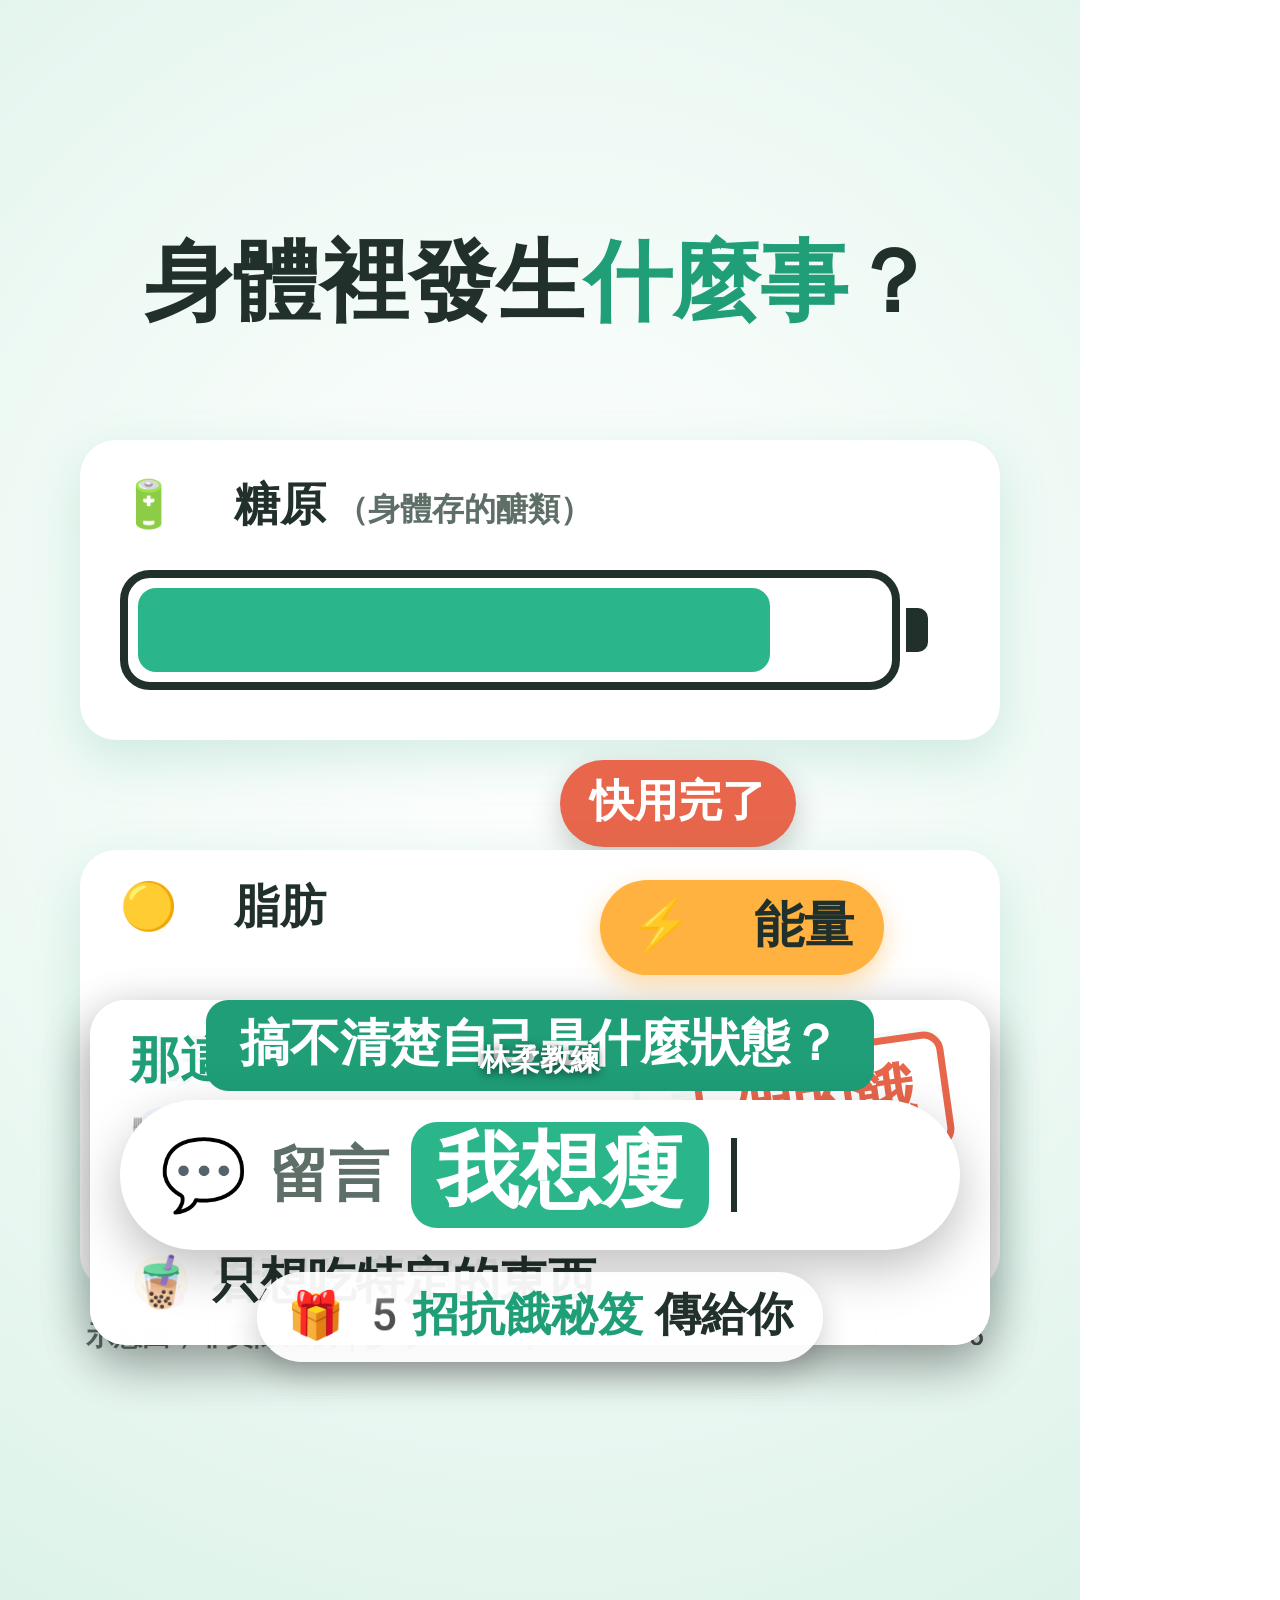
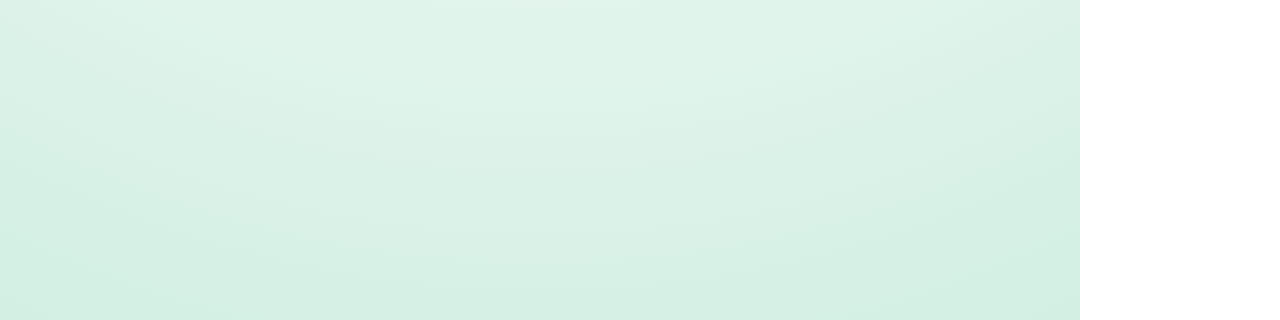
==== projects/weightloss-01/composition/index.html @ 5ed0bc63 "weightloss-01: composition（風格 A、自繪插畫、剖面與圖表） Co-Authored-By: Claude Opus 5.5 <noreply@anthropic.com> " ====
<!doctype html>
<html lang="zh-Hant" data-resolution="portrait">
  <head>
    <meta charset="UTF-8" />
    <meta name="viewport" content="width=1080, height=1920" />
    <!-- weightloss-01：真餓、假餓、微餓。風格 A 清新薄荷；插畫全部自繪（SVG），不用實拍素材；不加音效、配樂。
         主特效：彈跳進場（pop）。模式由根元素 class 決定（prepare-composition.py --mode 切換）。 -->
    <script src="vendor/gsap.min.js"></script>
    <link rel="stylesheet" href="styles/wl.css" />
    <style>
      html, body { background: transparent; }
      #root { background: #000; }
      .layer { position: absolute; left: 0; top: 0; width: 1080px; height: 1920px; }
      #footage { object-fit: cover; }
      #root.mode-overlay, #root.mode-captions { background: transparent; }
      #root.mode-overlay #footage, #root.mode-overlay #captions { opacity: 0 !important; }
      #root.mode-captions .layer:not(#captions) { opacity: 0 !important; }

      /* A：標題 → 肚子餓？瘦的訊號？ → 第一天 */
      #a-title { text-align: center; }
      #a-by { font-size: 32px; font-weight: 700; color: var(--mute); letter-spacing: .1em; }
      #a-t1 { font-size: 74px; font-weight: 900; color: var(--mintd); line-height: 1.25; margin-top: 6px; }
      #a-t2 { font-size: 74px; font-weight: 900; line-height: 1.25; }
      #a-q1 { left: 70px; top: 1080px; transform: rotate(-3deg); }
      #a-or { left: 0; right: 0; top: 1200px; text-align: center; font-size: 46px; font-weight: 900; color: #fff;
        text-shadow: 0 3px 12px rgba(0,0,0,.5); }
      #a-q2 { right: 70px; top: 1250px; transform: rotate(3deg); }
      #a-q2 b { color: var(--mintd); }
      #a-cal { left: 340px; top: 990px; width: 400px; height: 370px; border-radius: 36px; overflow: hidden;
        background: #fff; box-shadow: 0 18px 50px rgba(0,0,0,.25); text-align: center; }
      #a-cal .top { height: 96px; background: var(--mint); color: #fff; font-size: 50px; font-weight: 900; line-height: 96px; letter-spacing: .2em; }
      #a-cal .num { font-size: 200px; font-weight: 900; color: var(--ink); line-height: 1.1; }
      #a-cal .rings { position: absolute; left: 0; right: 0; top: 18px; display: flex; justify-content: space-around; padding: 0 70px; }
      #a-cal .rings i { width: 22px; height: 22px; border-radius: 50%; background: rgba(255,255,255,.75); display: block; }
      #a-loop { left: 770px; top: 1010px; font-size: 110px; }

      /* C1：珍奶、炸雞（自繪） */
      .food { top: 560px; width: 460px; text-align: center; }
      .food svg { width: 420px; height: 560px; filter: drop-shadow(0 18px 24px rgba(31,80,60,.18)); }
      #c1-boba { left: 70px; } #c1-chick { right: 70px; }
      .food .tag { margin-top: 8px; }

      /* C2：血糖波動、情緒壓力 */
      #c2-chart { left: 80px; top: 460px; width: 920px; height: 560px; padding: 36px 30px; }
      #c2-chart .hd { font-size: 44px; font-weight: 900; color: var(--mintd); }
      #c2-chart svg { position: absolute; left: 30px; top: 120px; }
      #c2-stress { left: 230px; top: 1090px; }
      #c2-stress .emo { font-size: 70px; }

      /* C3：糖原 → 脂肪當能量（剖面示意） */
      #c3-tank { left: 80px; top: 440px; width: 920px; height: 300px; padding: 34px 40px; }
      #c3-tank .hd { font-size: 46px; font-weight: 900; }
      #c3-tank .hd small { font-size: 32px; color: var(--mute); font-weight: 700; margin-left: 10px; }
      #c3-bat { position: absolute; left: 40px; top: 130px; width: 780px; height: 120px; border: 8px solid var(--ink); border-radius: 30px; padding: 10px; }
      #c3-bat::after { content: ""; position: absolute; right: -36px; top: 30px; width: 22px; height: 44px; background: var(--ink); border-radius: 0 10px 10px 0; }
      #c3-lvl { height: 84px; width: 85%; border-radius: 18px; background: var(--mint); }
      #c3-low { left: 560px; top: 760px; }
      #c3-low .pill { background: var(--warn); color: #fff; font-size: 44px; }
      #c3-fat { left: 80px; top: 850px; width: 920px; height: 440px; overflow: hidden; }
      #c3-fat .hd { position: absolute; left: 40px; top: 26px; font-size: 46px; font-weight: 900; z-index: 2; }
      #c3-energy { left: 600px; top: 880px; z-index: 3; }
      #c3-energy .pill { background: var(--kw); color: var(--ink); font-size: 50px; box-shadow: 0 10px 26px rgba(255,178,63,.45); }
      .spark { font-size: 54px; }

      /* B：瘦的訊號 / C：真餓、假餓 */
      .stamp { right: 40px; top: 46px; padding: 8px 26px 12px; border: 7px solid var(--mint); border-radius: 20px;
        color: var(--mint); font-size: 62px; font-weight: 900; transform: rotate(-8deg); background: rgba(255,255,255,.9); white-space: nowrap; }
      .stamp.bad { border-color: var(--warn); color: var(--warn); }
      .card .row .emo { font-size: 50px; width: 62px; text-align: center; }

      /* D：CTA */
      #d-q { left: 0; right: 0; top: 1000px; text-align: center; }
      #d-q span { display: inline-block; font-size: 50px; font-weight: 900; color: #fff; background: var(--mintd); padding: 10px 34px 14px; border-radius: 22px; }
      #d-box { left: 120px; top: 1100px; width: 840px; height: 150px; border-radius: 75px; background: #fff;
        box-shadow: 0 18px 50px rgba(0,0,0,.25); display: flex; align-items: center; gap: 22px; padding: 0 40px; }
      #d-box .emo { font-size: 70px; }
      #d-box .say { font-size: 60px; font-weight: 900; color: var(--mute); }
      #d-kw { font-size: 82px; font-weight: 900; color: #fff; background: var(--mint); border-radius: 26px; padding: 0 26px 8px; line-height: 1.2; }
      #d-caret { width: 6px; height: 74px; background: var(--ink); }
      #d-gift { left: 0; right: 0; top: 1272px; text-align: center; }
      #d-gift .pill { font-size: 46px; }
      #d-gift b { color: var(--mintd); }
      #d-by { left: 0; right: 0; top: 1040px; text-align: center; font-size: 30px; font-weight: 700; color: #fff; text-shadow: 0 2px 10px rgba(0,0,0,.6); }

      /* 字幕 */
      #captions p { position: absolute; left: 540px; top: 1495px; transform: translate(-50%, -50%); opacity: 0;
        padding: 10px 34px 16px; border-radius: 26px; background: var(--capbg); color: #fff;
        font-size: 60px; font-weight: 900; line-height: 1.2; white-space: nowrap; box-shadow: 0 0 30px rgba(22,44,38,.45); }
    </style>
  </head>
  <body>
    <div id="root" class="mode-composite" data-composition-id="main" data-start="0" data-duration="55.3" data-width="1080" data-height="1920">

      <video id="footage" class="clip layer" src="source-trim.mp4" data-start="0" data-duration="55.3" data-track-index="0" data-has-audio="true" playsinline></video>

      <!-- broll-01（0–7.32）：標題 → 肚子餓？瘦的訊號？ → 第一天 -->
      <section id="bandA" class="clip layer" data-start="0" data-duration="7.32" data-track-index="1">
        <div id="a-title" class="abs card">
          <div id="a-by">林柔教練｜健康減重衛教</div>
          <div id="a-t1">真餓、假餓、微餓</div>
          <div id="a-t2">你分得清嗎？</div>
        </div>
        <div id="a-q1" class="abs pill"><span class="emo">🍽️</span>肚子餓？</div>
        <div id="a-or" class="abs">還是</div>
        <div id="a-q2" class="abs pill"><span class="emo">✨</span><b>瘦的訊號？</b></div>
        <div id="a-cal" class="abs"><div class="rings"><i></i><i></i></div><div class="top">DAY</div><div class="num">1</div></div>
        <div id="a-loop" class="abs emo">🔁</div>
      </section>

      <!-- cut-01（9.30–13.04）：珍奶、炸雞（自繪插畫） -->
      <section id="c1" class="clip layer" data-start="9.3" data-duration="3.74" data-track-index="2">
        <div class="abs full-bg"></div>
        <div id="c1-head" class="abs head">突然<b>好想吃</b>…</div>
        <div id="c1-boba" class="abs food">
          <svg viewBox="0 0 300 420">
            <rect x="168" y="-10" width="28" height="180" rx="10" fill="#2BB58A" stroke="#22302B" stroke-width="6" transform="rotate(10 182 80)" />
            <path d="M62 127 L238 127 L216 398 Q150 412 84 398 Z" fill="#F7EEE2" stroke="#22302B" stroke-width="7" stroke-linejoin="round" />
            <path d="M70 180 L230 180 L216 394 Q150 407 84 394 Z" fill="#C99A6B" />
            <path d="M70 180 Q110 196 150 182 Q190 168 230 182" fill="none" stroke="#E2BE93" stroke-width="8" stroke-linecap="round" />
            <g fill="#3B2A1E">
              <circle cx="105" cy="370" r="15" /><circle cx="140" cy="378" r="15" /><circle cx="176" cy="374" r="15" /><circle cx="205" cy="362" r="14" />
              <circle cx="120" cy="342" r="15" /><circle cx="158" cy="347" r="15" /><circle cx="192" cy="337" r="14" /><circle cx="98" cy="335" r="13" />
            </g>
            <g fill="#fff" opacity=".45"><circle cx="100" cy="364" r="4" /><circle cx="135" cy="372" r="4" /><circle cx="171" cy="368" r="4" /><circle cx="153" cy="341" r="4" /></g>
            <rect x="86" y="200" width="16" height="150" rx="8" fill="#fff" opacity=".35" />
            <path d="M58 112 Q150 50 242 112 Z" fill="#fff" stroke="#22302B" stroke-width="7" stroke-linejoin="round" />
            <rect x="48" y="108" width="204" height="24" rx="12" fill="#fff" stroke="#22302B" stroke-width="7" />
          </svg>
          <div><span class="tag">珍奶</span></div>
        </div>
        <div id="c1-chick" class="abs food">
          <svg viewBox="0 0 320 420">
            <g transform="rotate(28 160 210)">
              <rect x="141" y="270" width="38" height="100" rx="12" fill="#FFF8EC" stroke="#22302B" stroke-width="7" />
              <circle cx="142" cy="380" r="22" fill="#FFF8EC" stroke="#22302B" stroke-width="7" />
              <circle cx="178" cy="384" r="22" fill="#FFF8EC" stroke="#22302B" stroke-width="7" />
              <rect x="146" y="350" width="28" height="34" fill="#FFF8EC" />
              <path d="M160 20 C238 16 286 70 286 140 C286 205 236 248 196 282 C186 291 178 300 174 310 L146 310 C142 300 134 291 124 282
                C84 248 34 205 34 140 C34 70 82 24 160 20 Z" fill="#E8A33D" stroke="#22302B" stroke-width="7" stroke-linejoin="round" />
              <path d="M70 120 q12 -14 24 0 q12 -14 24 0 M200 70 q12 -14 24 0 M90 200 q12 -14 24 0 q12 -14 24 0 M190 170 q12 -14 24 0 q12 -14 24 0 M150 250 q12 -12 24 0"
                fill="none" stroke="#C97F22" stroke-width="7" stroke-linecap="round" />
              <g fill="#C97F22"><circle cx="150" cy="80" r="9" /><circle cx="235" cy="120" r="8" /><circle cx="70" cy="165" r="8" /><circle cx="160" cy="150" r="9" /><circle cx="215" cy="215" r="8" /></g>
              <ellipse cx="105" cy="75" rx="36" ry="16" fill="#fff" opacity=".4" transform="rotate(-30 105 75)" />
            </g>
          </svg>
          <div><span class="tag">炸雞</span></div>
        </div>
      </section>

      <!-- cut-02（13.04–16.90）：血糖波動、情緒壓力（示意） -->
      <section id="c2" class="clip layer" data-start="13.04" data-duration="3.86" data-track-index="2">
        <div class="abs full-bg"></div>
        <div id="c2-head" class="abs head">其實是…</div>
        <div id="c2-chart" class="abs wcard">
          <div class="hd">📈 血糖波動</div>
          <svg width="860" height="400" viewBox="0 0 860 400">
            <line x1="40" y1="250" x2="840" y2="250" stroke="#9FB5AC" stroke-width="4" stroke-dasharray="14 12" />
            <text x="840" y="236" font-size="30" font-weight="700" fill="#5E6F68" text-anchor="end">平常</text>
            <line x1="40" y1="20" x2="40" y2="370" stroke="#22302B" stroke-width="5" />
            <line x1="40" y1="370" x2="840" y2="370" stroke="#22302B" stroke-width="5" />
            <text x="58" y="44" font-size="30" font-weight="700" fill="#5E6F68">血糖</text>
            <text x="840" y="360" font-size="30" font-weight="700" fill="#5E6F68" text-anchor="end">時間</text>
            <path id="c2-line" d="M40 250 C110 250 150 50 250 52 C360 54 380 340 490 340 C590 340 620 250 700 250 L840 250"
              fill="none" stroke="#FFB23F" stroke-width="12" stroke-linecap="round" stroke-linejoin="round" />
            <circle id="c2-up" cx="250" cy="52" r="16" fill="#2BB58A" />
            <circle id="c2-dn" cx="490" cy="340" r="16" fill="#E8664B" />
            <text id="c2-dnl" x="520" y="330" font-size="34" font-weight="900" fill="#E8664B">掉下來</text>
          </svg>
        </div>
        <div id="c2-stress" class="abs pill"><span class="emo">😣</span>情緒壓力</div>
        <div id="c2-fn" class="abs fn" style="top:1250px">示意圖，非實際數值<br>參考：Wyatt et al., Nature Metabolism 2021；Adam &amp; Epel, Physiol Behav 2007</div>
      </section>

      <!-- broll-02（17.0–21.7）：真正的瘦的訊號 -->
      <section id="bandB" class="clip layer" data-start="17" data-duration="4.7" data-track-index="1">
        <div id="b-card" class="abs card">
          <h3>✨ 真正的「瘦的訊號」</h3>
          <div id="b-r1" class="row"><span class="ck">✓</span>肚子微微發空</div>
          <div id="b-r2" class="row"><span class="ck">✓</span>不影響精神</div>
        </div>
      </section>

      <!-- cut-03（21.7–27.8）：糖原快用完 → 脂肪當能量（示意） -->
      <section id="c3" class="clip layer" data-start="21.7" data-duration="6.1" data-track-index="2">
        <div class="abs full-bg"></div>
        <div id="c3-head" class="abs head" style="top:230px">身體裡發生<b>什麼事</b>？</div>
        <div id="c3-tank" class="abs wcard">
          <div class="hd">🔋 糖原<small>（身體存的醣類）</small></div>
          <div id="c3-bat"><div id="c3-lvl"></div></div>
        </div>
        <div id="c3-low" class="abs"><span class="pill">快用完了</span></div>
        <div id="c3-fat" class="abs wcard">
          <div class="hd">🟡 脂肪</div>
          <svg id="c3-cells" class="abs" style="left:0;top:0" width="920" height="440" viewBox="0 0 920 440"></svg>
        </div>
        <div id="c3-energy" class="abs"><span class="pill">⚡ 能量</span></div>
        <div id="c3-sparks" class="abs" style="left:0;top:0;width:1080px;height:1920px" data-layout-ignore></div>
        <div id="c3-fn" class="abs fn" style="top:1316px">示意圖，非實際比例｜參考：Cahill, Annu Rev Nutr 2006</div>
      </section>

      <!-- broll-03（27.8–40.56）：真餓／假餓 -->
      <section id="bandC" class="clip layer" data-start="27.8" data-duration="12.76" data-track-index="1">
        <div id="c-real" class="abs card">
          <h3>這是哪一種餓？</h3>
          <div id="c-r1" class="row"><span class="emo">🌀</span>肚子咕嚕咕嚕叫</div>
          <div id="c-r2" class="row"><span class="emo">🔋</span>體力開始下降</div>
          <div id="c-r3" class="row"><span class="emo">😋</span>看到什麼都想吃</div>
          <div id="c-s1" class="abs stamp">真的餓了</div>
        </div>
        <div id="c-fake" class="abs card">
          <h3>那這種呢？</h3>
          <div id="c-f1" class="row"><span class="emo">🍽️</span>剛吃飽</div>
          <div id="c-f2" class="row"><span class="emo">😞</span>心情不好</div>
          <div id="c-f3" class="row"><span class="emo">🧋</span>只想吃特定的東西</div>
          <div id="c-s2" class="abs stamp bad">假的餓</div>
        </div>
      </section>

      <!-- broll-04（47.96–55.3）：結尾（口播原有的 CTA，不另加） -->
      <section id="bandD" class="clip layer" data-start="47.96" data-duration="7.34" data-track-index="1">
        <div id="d-q" class="abs"><span>搞不清楚自己是什麼狀態？</span></div>
        <div id="d-by" class="abs">林柔教練</div>
        <div id="d-box" class="abs"><span class="emo">💬</span><span class="say">留言</span><span id="d-kw">我想瘦</span><i id="d-caret"></i></div>
        <div id="d-gift" class="abs"><span class="pill"><span class="emo">🎁</span><b>5招抗餓秘笈</b>傳給你</span></div>
      </section>

      <!-- 字幕（prepare-composition.py 依 transcript.srt 與 project.json 產生） -->
      <div id="captions" class="clip layer" data-start="0" data-duration="55.3" data-track-index="5">
        <!-- CAPTIONS:BEGIN -->
        <p data-s="0.00" data-e="1.48">別再被<span class="kw">大腦</span>騙啦</p>
        <p data-s="1.48" data-e="3.16">如果你分不清是<span class="kw">肚子餓</span></p>
        <p data-s="3.16" data-e="4.52">還是<span class="kw">瘦的訊號</span></p>
        <p data-s="4.52" data-e="5.86">那你的減肥永遠</p>
        <p data-s="5.86" data-e="7.32">會停留在<span class="kw">第一天</span></p>
        <p data-s="7.32" data-e="9.30">這種餓呢通常來得很<span class="kw">突然</span></p>
        <p data-s="9.30" data-e="11.06">你可能會想吃特定的東西</p>
        <p data-s="11.06" data-e="13.04">像是<span class="kw">珍奶</span>或者是<span class="kw">炸雞</span></p>
        <p data-s="13.04" data-e="14.90">那這其實是<span class="kw">血糖波動</span></p>
        <p data-s="14.90" data-e="17.00">或是<span class="kw">情緒壓力</span>在作祟</p>
        <p data-s="17.00" data-e="18.72">真正的<span class="kw">瘦的訊號</span></p>
        <p data-s="18.72" data-e="20.30">是肚子<span class="kw">微微的發空</span></p>
        <p data-s="20.30" data-e="21.70">但不影響<span class="kw">精神</span></p>
        <p data-s="21.70" data-e="22.80">此時你身體的</p>
        <p data-s="22.80" data-e="24.50"><span class="kw">糖原</span>已經快要用完了</p>
        <p data-s="24.50" data-e="25.98">身體準備把<span class="kw">脂肪</span></p>
        <p data-s="25.98" data-e="28.28">當成<span class="kw">能量</span>來使用</p>
        <p data-s="28.28" data-e="30.16">但當你肚子<span class="kw">咕嚕咕嚕</span>叫</p>
        <p data-s="30.16" data-e="31.38"><span class="kw">體力</span>開始下降</p>
        <p data-s="31.38" data-e="32.60">看到什麼都想吃</p>
        <p data-s="32.60" data-e="34.64">那你是<span class="kw">真的</span><span class="kw">肚子餓</span>了</p>
        <p data-s="34.64" data-e="36.24">那如果此時你剛吃飽</p>
        <p data-s="36.24" data-e="38.38">心情不好，只想吃特定的東西</p>
        <p data-s="38.38" data-e="40.56" style="font-size:55px">那其實你是<span class="kw">假的</span><span class="kw">肚子餓</span>了喔！</p>
        <p data-s="40.56" data-e="41.44">所以記住</p>
        <p data-s="41.44" data-e="43.92" style="font-size:58px"><span class="kw">微餓</span>是身體在分解<span class="kw">脂肪</span>的過程</p>
        <p data-s="43.92" data-e="45.78">只要忍過那20分鐘</p>
        <p data-s="45.78" data-e="46.70">那你的身體</p>
        <p data-s="46.70" data-e="47.96">就會開始用<span class="kw">脂肪</span>囉！</p>
        <p data-s="47.96" data-e="49.82">搞不清楚自己是什麼狀態</p>
        <p data-s="49.82" data-e="51.28">留言<span class="kw">我想瘦</span></p>
        <p data-s="51.28" data-e="54.02">我把5招<span class="kw">抗餓秘笈</span>傳給你喔！</p><!-- CAPTIONS:END -->
      </div>
    </div>

    <script>
      const tl = gsap.timeline({ paused: true });
      const $ = (s) => document.querySelector(s);
      const hide = (sel) => gsap.set(sel, { opacity: 0 });
      const fadeIn = (s, t, d = 0.3) => tl.fromTo(s, { opacity: 0 }, { opacity: 1, duration: d, ease: "none" }, t);
      const fadeOut = (s, t, d = 0.25) => tl.to(s, { opacity: 0, duration: d, ease: "none" }, t);
      const pop = (s, t) => tl.fromTo(s, { opacity: 0, scale: 0.8 }, { opacity: 1, scale: 1, duration: 0.45, ease: "back.out(2)" }, t);
      const fadeUp = (s, t) => tl.fromTo(s, { opacity: 0, y: 24 }, { opacity: 1, y: 0, duration: 0.4, ease: "power2.out" }, t);
      const rowIn = (s, t) => tl.fromTo(s, { opacity: 0, x: -30 }, { opacity: 1, x: 0, duration: 0.35, ease: "back.out(2)" }, t);
      const stamp = (s, t) => tl.fromTo(s, { opacity: 0, scale: 2.2 }, { opacity: 1, scale: 1, duration: 0.3, ease: "power3.in" }, t);
      // 時間都用原片秒數（storyboard/timing/words.json）

      if (document.querySelector("section")) {
        // ── broll-01（0–7.32）──────────────────────
        hide(["#a-q1", "#a-or", "#a-q2", "#a-cal", "#a-loop"]);
        gsap.set("#a-title", { opacity: 1 });             // 第 0 格就有標題（縮圖）
        tl.fromTo("#a-title", { scale: 0.96 }, { scale: 1, duration: 0.6, ease: "back.out(2)" }, 0);
        fadeOut("#a-title", 2.35);
        pop("#a-q1", 2.6);
        fadeIn("#a-or", 3.16, 0.2);
        pop("#a-q2", 3.52);
        fadeOut(["#a-q1", "#a-or", "#a-q2"], 5.9);
        pop("#a-cal", 6.2);
        tl.to("#a-cal", { rotation: 3, duration: 0.08, yoyo: true, repeat: 5, ease: "sine.inOut" }, 6.48);
        pop("#a-loop", 6.6);
        tl.to("#a-loop", { rotation: 360, duration: 0.7, ease: "power1.inOut" }, 6.7);

        // ── cut-01（9.30–13.04）珍奶、炸雞 ─────────
        hide(["#c1-boba", "#c1-chick"]);
        fadeUp("#c1-head", 9.35);
        tl.fromTo("#c1-boba", { opacity: 0, y: 120, rotation: -12 }, { opacity: 1, y: 0, rotation: -4, duration: 0.5, ease: "back.out(1.8)" }, 11.45);
        tl.fromTo("#c1-chick", { opacity: 0, y: 120, rotation: 12 }, { opacity: 1, y: 0, rotation: 4, duration: 0.5, ease: "back.out(1.8)" }, 12.4);
        tl.to("#c1-boba", { y: -14, duration: 0.4, yoyo: true, repeat: 3, ease: "sine.inOut" }, 11.95);

        // ── cut-02（13.04–16.90）血糖波動、情緒壓力 ──
        const line = $("#c2-line"), len = line.getTotalLength();
        gsap.set(line, { attr: { "stroke-dasharray": len, "stroke-dashoffset": len } });
        hide(["#c2-up", "#c2-dn", "#c2-dnl", "#c2-stress", "#c2-fn"]);
        fadeUp("#c2-head", 13.1);
        fadeUp("#c2-chart", 13.2);
        tl.to(line, { attr: { "stroke-dashoffset": 0 }, duration: 1.2, ease: "none" }, 14.1);
        pop("#c2-up", 14.4);
        pop("#c2-dn", 14.75);
        fadeIn("#c2-dnl", 14.8, 0.2);
        fadeIn("#c2-fn", 13.3);
        pop("#c2-stress", 15.24);
        tl.to("#c2-stress", { x: 8, duration: 0.06, yoyo: true, repeat: 7, ease: "sine.inOut" }, 15.7);

        // ── broll-02（17.0–21.7）瘦的訊號 ──────────
        hide(["#b-r1", "#b-r2"]);
        pop("#b-card", 17.1);
        rowIn("#b-r1", 19.36);
        rowIn("#b-r2", 20.56);

        // ── cut-03（21.7–27.8）糖原 → 脂肪當能量 ────
        const NS = "http://www.w3.org/2000/svg", cells = [], R = 46, svg = $("#c3-cells");
        for (let row = 0; row < 4; row++) for (let col = -1; col < 11; col++) {
          const cx = col * 2 * R * 0.95 + (row % 2 ? R * 0.95 : 0) + 30, cy = 120 + row * R * 1.65;
          const c = document.createElementNS(NS, "circle");
          c.setAttribute("cx", cx); c.setAttribute("cy", cy); c.setAttribute("r", R * 0.95);
          c.setAttribute("fill", "#F7D98B"); c.setAttribute("stroke", "#D9A94A"); c.setAttribute("stroke-width", 4);
          svg.appendChild(c); cells.push(c);
        }
        const sparks = $("#c3-sparks"), sp = [];
        [[230, 1180], [420, 1220], [330, 1080], [560, 1150], [470, 1260], [150, 1110]].forEach(([x, y], i) => {
          const e = document.createElement("div"); e.className = "abs emo spark"; e.textContent = "⚡";
          e.style.left = x + "px"; e.style.top = y + "px"; sparks.appendChild(e); sp.push(e);
        });
        hide(["#c3-low", "#c3-energy", ...sp]);
        fadeUp("#c3-head", 21.75);
        fadeUp("#c3-tank", 21.85);
        fadeUp("#c3-fat", 22.0);
        fadeIn("#c3-fn", 22.2);
        tl.fromTo("#c3-lvl", { width: "85%", backgroundColor: "#2BB58A" }, { width: "12%", backgroundColor: "#E8664B", duration: 1.3, ease: "power1.inOut" }, 22.8);
        pop("#c3-low", 23.9);
        tl.to(cells, { attr: { r: R * 0.72 }, duration: 1.6, ease: "power1.inOut" }, 25.4);
        sp.forEach((e, i) => tl.fromTo(e, { opacity: 0, x: 0, y: 0, scale: 0.6 },
          { opacity: 1, x: 640 - parseFloat(e.style.left), y: 905 - parseFloat(e.style.top), scale: 1, duration: 0.9, ease: "power2.in" }, 25.5 + i * 0.12));
        sp.forEach((e, i) => tl.to(e, { opacity: 0, duration: 0.15 }, 26.4 + i * 0.12));
        pop("#c3-energy", 26.48);
        tl.to("#c3-energy", { scale: 1.08, duration: 0.3, yoyo: true, repeat: 3, ease: "sine.inOut" }, 26.95);

        // ── broll-03（27.8–40.56）真餓／假餓 ────────
        hide(["#c-r1", "#c-r2", "#c-r3", "#c-s1", "#c-fake", "#c-f1", "#c-f2", "#c-f3", "#c-s2"]);
        pop("#c-real", 28.0);
        rowIn("#c-r1", 29.26);
        rowIn("#c-r2", 30.16);
        rowIn("#c-r3", 31.38);
        stamp("#c-s1", 33.2);
        fadeOut("#c-real", 34.5);
        pop("#c-fake", 34.64);
        rowIn("#c-f1", 35.68);
        rowIn("#c-f2", 36.24);
        rowIn("#c-f3", 37.0);
        stamp("#c-s2", 39.26);

        // ── broll-04（47.96–55.3）結尾 ─────────────
        hide(["#d-by", "#d-box", "#d-kw", "#d-gift"]);
        fadeUp("#d-q", 47.96);
        fadeOut("#d-q", 49.8, 0.15);
        pop("#d-box", 49.82);
        fadeIn("#d-by", 50.1);
        tl.fromTo("#d-kw", { opacity: 0, scale: 0.6 }, { opacity: 1, scale: 1, duration: 0.35, ease: "back.out(2.5)" }, 50.5);
        tl.to("#d-caret", { opacity: 0, duration: 0.35, yoyo: true, repeat: 13, ease: "steps(1)" }, 49.9);
        pop("#d-gift", 51.6);
        tl.to("#d-kw", { scale: 1.07, duration: 0.5, yoyo: true, repeat: 5, ease: "sine.inOut" }, 52.3);
      }

      // ── 字幕 ─────────────────────────────────
      document.querySelectorAll("#captions p").forEach((p) => {
        tl.set(p, { opacity: 1 }, +p.dataset.s);
        tl.set(p, { opacity: 0 }, Math.min(+p.dataset.e, 55.3));
      });

      tl.set({}, {}, 55.3);
      window.__timelines = window.__timelines || {};
      window.__timelines["main"] = tl;
    </script>
  </body>
</html>
---- projects/weightloss-01/composition/styles/wl.css ----
/* weightloss-01：風格 A 清新薄荷。字型路徑相對於使用此檔的頁面。 */
@font-face { font-family: "Noto Sans TC"; font-weight: 400; src: url("../fonts/NotoSansTC-Regular.otf"); }
@font-face { font-family: "Noto Sans TC"; font-weight: 700; src: url("../fonts/NotoSansTC-Bold.otf"); }
@font-face { font-family: "Noto Sans TC"; font-weight: 900; src: url("../fonts/NotoSansTC-Black.otf"); }
@font-face { font-family: "Noto Color Emoji"; src: url("../fonts/NotoColorEmoji.ttf"); }
:root {
  --mint: #2BB58A; --mintd: #1F9E78; --mintl: #DDF3EA; --ink: #22302B; --mute: #5E6F68;
  --card: rgba(255, 255, 255, .94); --kw: #FFB23F; --warn: #E8664B; --capbg: rgba(22, 44, 38, .86);
}
* { margin: 0; padding: 0; box-sizing: border-box; }
html, body { width: 1080px; height: 1920px; overflow: hidden; background: #000; }
body { font-family: "Noto Sans TC", "Noto Color Emoji", sans-serif; color: var(--ink); }
#root { position: relative; width: 1080px; height: 1920px; overflow: hidden; }
.abs { position: absolute; }
.emo { font-family: "Noto Color Emoji", sans-serif; line-height: 1; }

/* 胸前白卡（臉部安全區 y 232–954 以下、字幕 1390 以上） */
.card { left: 90px; width: 900px; top: 1000px; padding: 30px 40px 34px; border-radius: 36px;
  background: var(--card); box-shadow: 0 18px 50px rgba(0, 0, 0, .22); }
.card h3 { font-size: 50px; font-weight: 900; color: var(--mintd); line-height: 1.2; }
.row { display: flex; align-items: center; gap: 20px; font-size: 48px; font-weight: 900; margin-top: 16px; line-height: 1.2; }
.ck { width: 62px; height: 62px; border-radius: 50%; display: grid; place-items: center; font-size: 40px; flex: none;
  background: var(--mint); color: #fff; }
.pill { display: inline-flex; align-items: center; gap: 12px; padding: 12px 30px 16px; border-radius: 999px;
  font-size: 50px; font-weight: 900; background: var(--card); box-shadow: 0 12px 30px rgba(0, 0, 0, .2); white-space: nowrap; }

/* 全螢幕插畫底 */
.full-bg { left: 0; top: 0; width: 1080px; height: 1920px;
  background: radial-gradient(ellipse 120% 70% at 50% 35%, #FFFFFF 0%, #EEF9F4 45%, #D3EFE3 100%); }
.head { left: 60px; right: 60px; top: 250px; text-align: center; font-size: 88px; font-weight: 900; line-height: 1.2; }
.head b { color: var(--mintd); }
.fn { left: 60px; right: 60px; text-align: center; font-size: 28px; font-weight: 700; color: var(--mute); line-height: 1.4; }
.wcard { background: #fff; border-radius: 36px; box-shadow: 0 18px 50px rgba(31, 158, 120, .18); }
.tag { display: inline-block; font-size: 56px; font-weight: 900; color: #fff; background: var(--mint);
  padding: 6px 36px 12px; border-radius: 999px; white-space: nowrap; }

/* 字幕：深綠半透明底，一行；關鍵字橘黃 1.75 倍 */
.kw { color: var(--kw); font-size: 1.75em; vertical-align: -0.08em; }
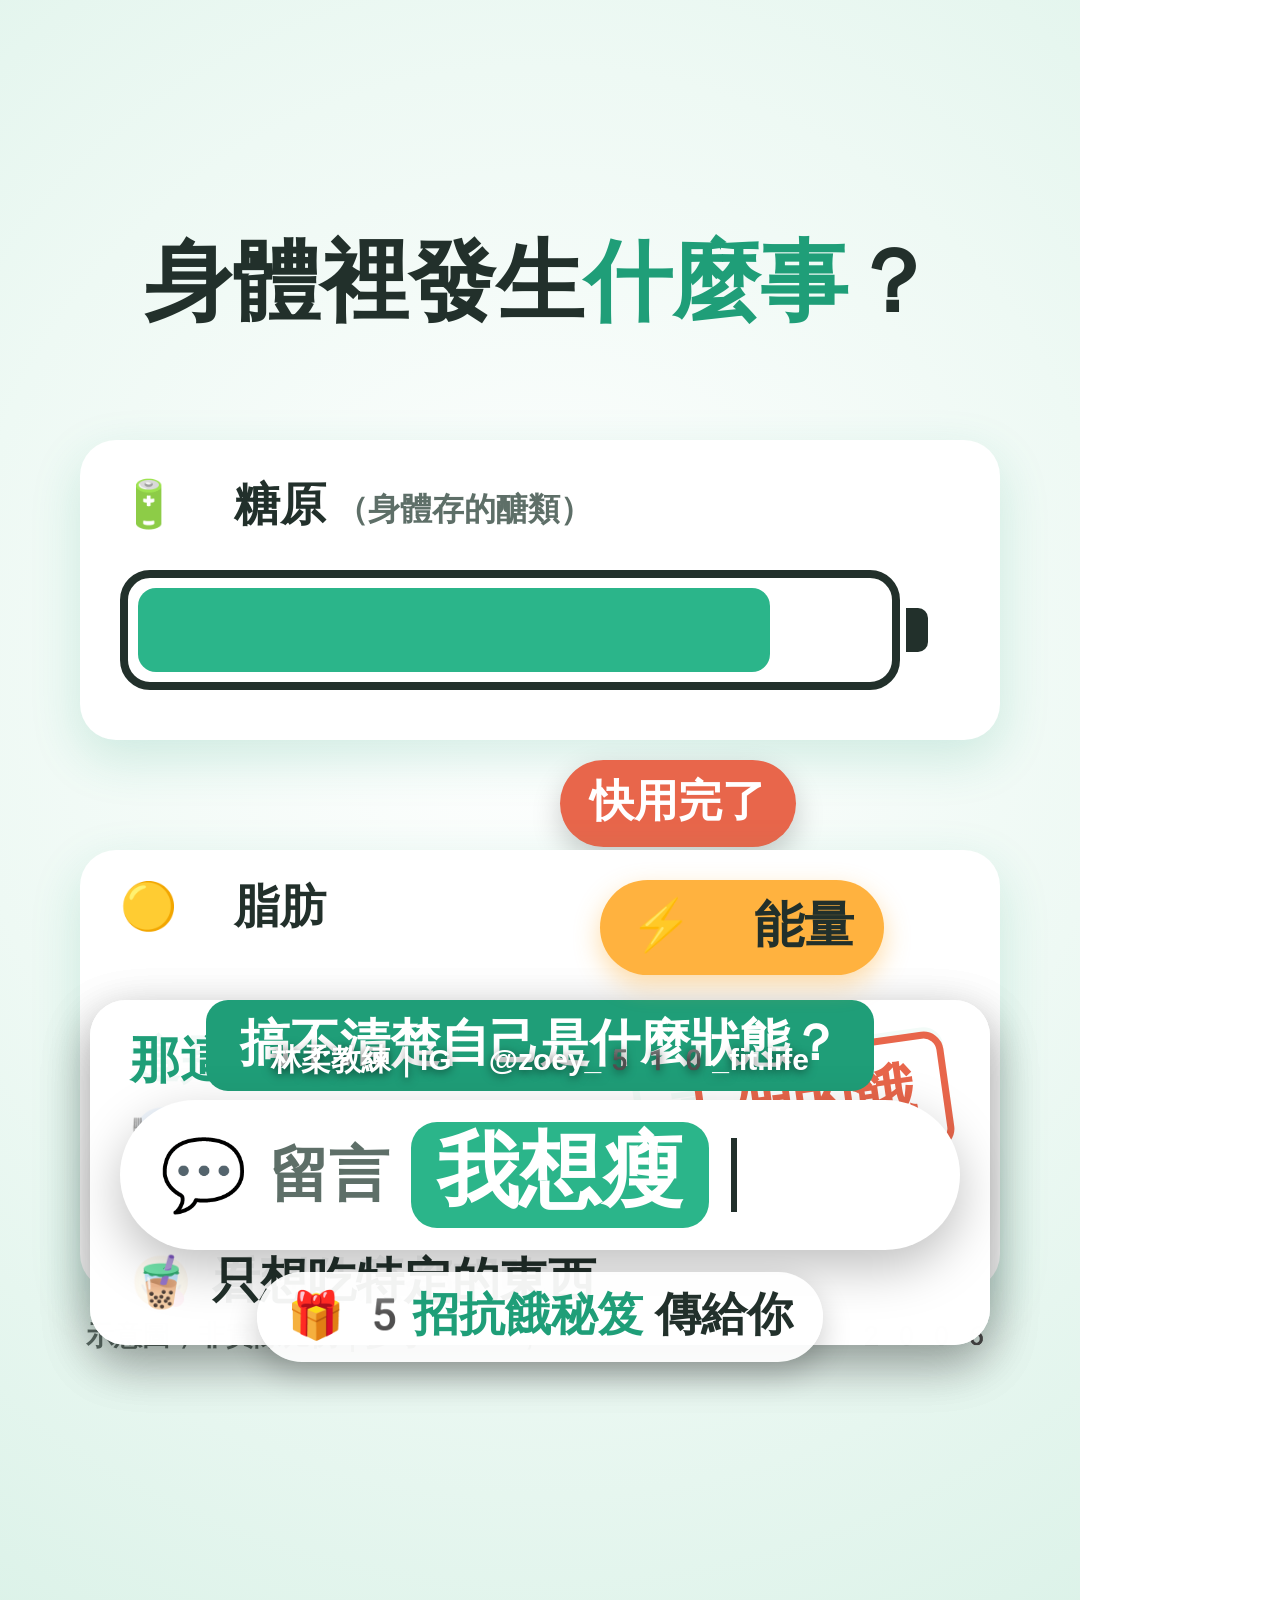
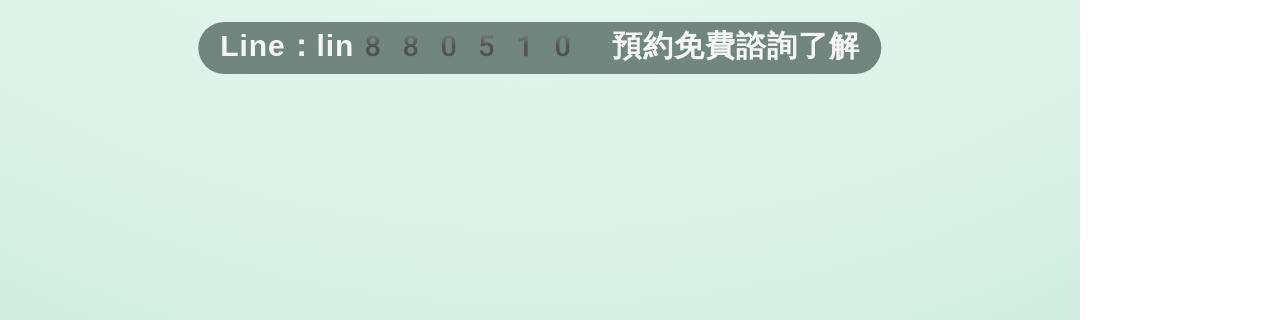
==== commit 26d7a7ba: "weightloss-01: 結尾加 IG、全片底部加 Line 小字 Co-Authored-By: Claude Opus 5.5 <noreply@anthropic.com> Claude-S" ====
--- a/projects/weightloss-01/composition/index.html
+++ b/projects/weightloss-01/composition/index.html
@@ -81,6 +81,11 @@
       #d-gift .pill { font-size: 46px; }
       #d-gift b { color: var(--mintd); }
       #d-by { left: 0; right: 0; top: 1040px; text-align: center; font-size: 30px; font-weight: 700; color: #fff; text-shadow: 0 2px 10px rgba(0,0,0,.6); }
+
+      /* 底部小字：字幕下方，半透明小膠囊 */
+      #ft { left: 50%; top: 1622px; transform: translateX(-50%); white-space: nowrap; padding: 4px 22px 7px; border-radius: 999px;
+        background: rgba(22,44,38,.55); color: rgba(255,255,255,.92); font-size: 30px; font-weight: 700; letter-spacing: .03em; }
+      #root.mode-captions #footer { opacity: 0 !important; }
 
       /* 字幕 */
       #captions p { position: absolute; left: 540px; top: 1495px; transform: translate(-50%, -50%); opacity: 0;
@@ -219,10 +224,15 @@
       <!-- broll-04（47.96–55.3）：結尾（口播原有的 CTA，不另加） -->
       <section id="bandD" class="clip layer" data-start="47.96" data-duration="7.34" data-track-index="1">
         <div id="d-q" class="abs"><span>搞不清楚自己是什麼狀態？</span></div>
-        <div id="d-by" class="abs">林柔教練</div>
+        <div id="d-by" class="abs">林柔教練｜IG @zoey_510_fit.life</div>
         <div id="d-box" class="abs"><span class="emo">💬</span><span class="say">留言</span><span id="d-kw">我想瘦</span><i id="d-caret"></i></div>
         <div id="d-gift" class="abs"><span class="pill"><span class="emo">🎁</span><b>5招抗餓秘笈</b>傳給你</span></div>
       </section>
+
+      <!-- 底部小字（使用者指定，全片顯示） -->
+      <div id="footer" class="clip layer" data-start="0" data-duration="55.3" data-track-index="4">
+        <div id="ft" class="abs">Line：lin880510　預約免費諮詢了解</div>
+      </div>
 
       <!-- 字幕（prepare-composition.py 依 transcript.srt 與 project.json 產生） -->
       <div id="captions" class="clip layer" data-start="0" data-duration="55.3" data-track-index="5">
